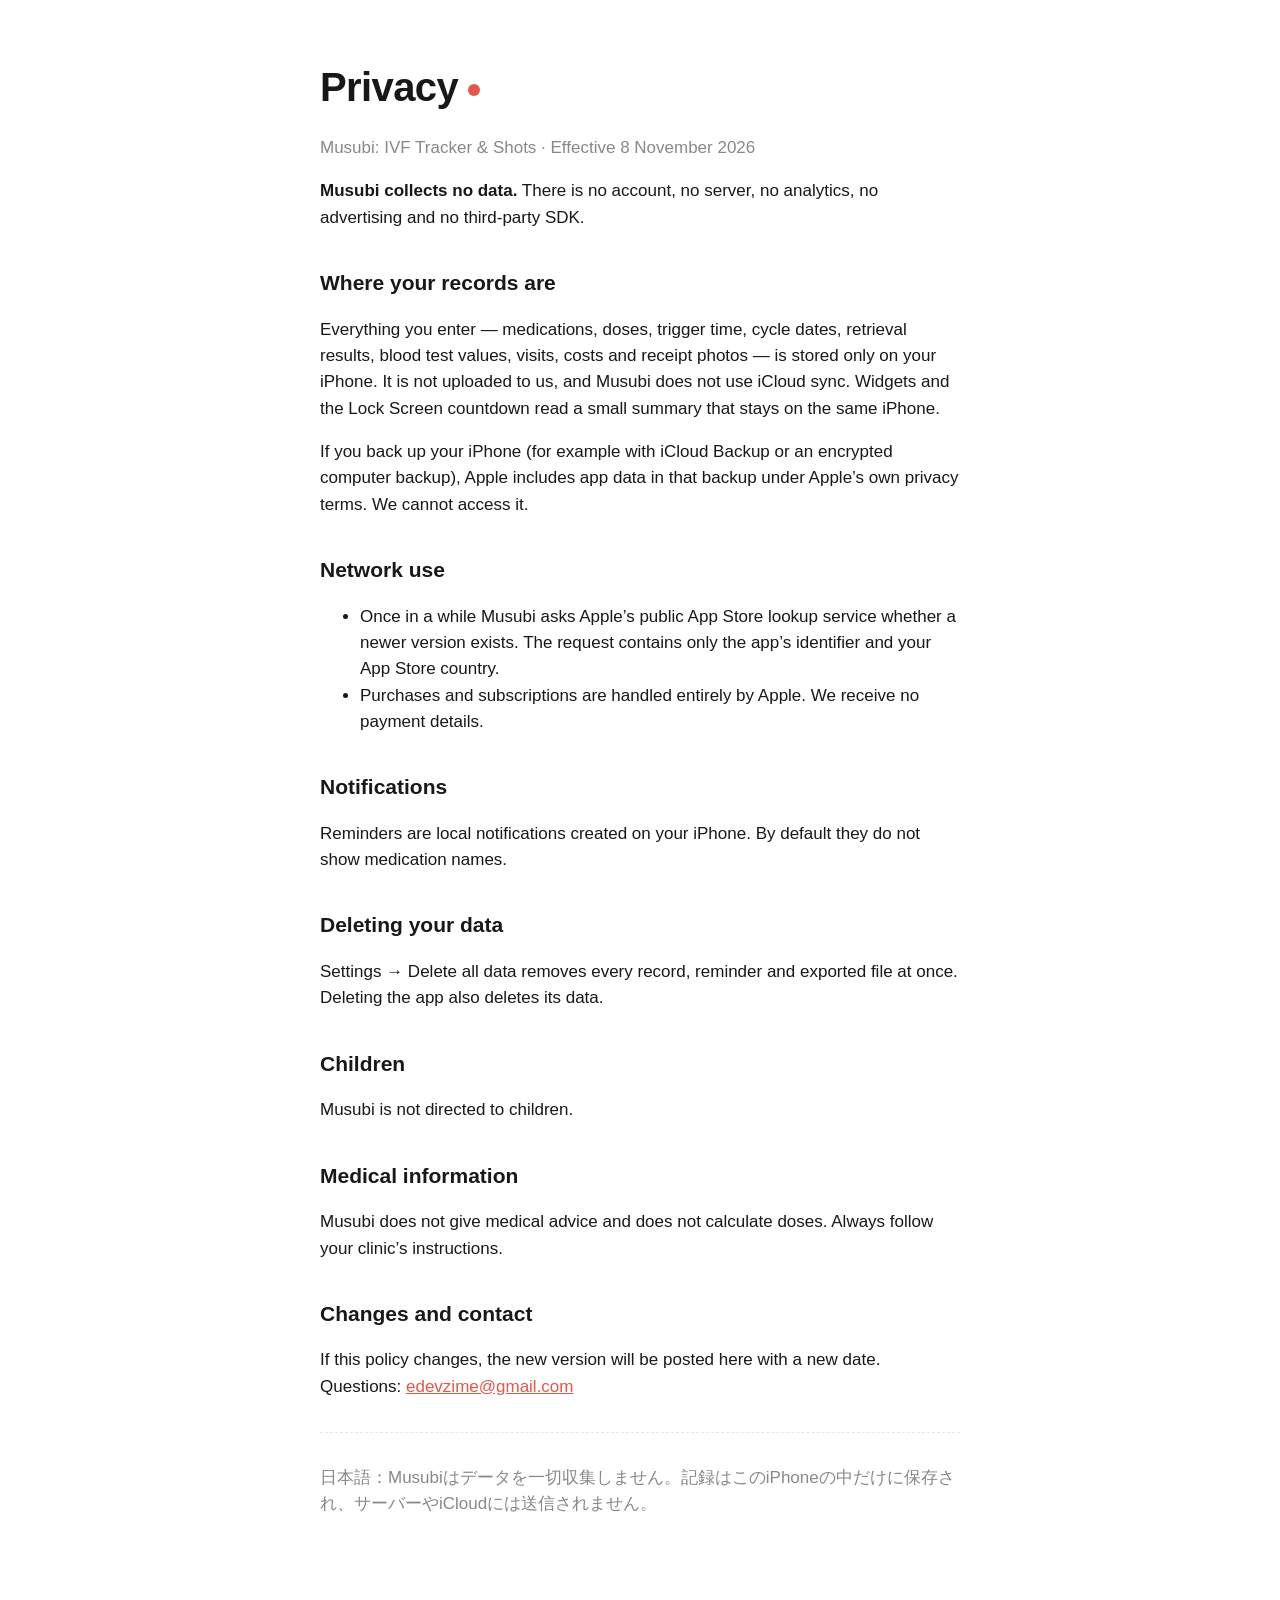
==== privacy/index.html @ 55b5d9bf "Musubi privacy policy and support pages" ====
<!doctype html><html lang="en"><head><meta charset="utf-8"><meta name="viewport" content="width=device-width,initial-scale=1">
<title>Musubi — Privacy Policy</title><link rel="stylesheet" href="../style.css"></head><body><main>
<h1>Privacy<i></i></h1><p class="muted">Musubi: IVF Tracker &amp; Shots · Effective 8 November 2026</p>
<p><strong>Musubi collects no data.</strong> There is no account, no server, no analytics, no advertising and no third-party SDK.</p>
<h2>Where your records are</h2>
<p>Everything you enter — medications, doses, trigger time, cycle dates, retrieval results, blood test values, visits, costs and receipt photos — is stored only on your iPhone. It is not uploaded to us, and Musubi does not use iCloud sync. Widgets and the Lock Screen countdown read a small summary that stays on the same iPhone.</p>
<p>If you back up your iPhone (for example with iCloud Backup or an encrypted computer backup), Apple includes app data in that backup under Apple’s own privacy terms. We cannot access it.</p>
<h2>Network use</h2>
<ul><li>Once in a while Musubi asks Apple’s public App Store lookup service whether a newer version exists. The request contains only the app’s identifier and your App Store country.</li>
<li>Purchases and subscriptions are handled entirely by Apple. We receive no payment details.</li></ul>
<h2>Notifications</h2><p>Reminders are local notifications created on your iPhone. By default they do not show medication names.</p>
<h2>Deleting your data</h2><p>Settings → Delete all data removes every record, reminder and exported file at once. Deleting the app also deletes its data.</p>
<h2>Children</h2><p>Musubi is not directed to children.</p>
<h2>Medical information</h2><p>Musubi does not give medical advice and does not calculate doses. Always follow your clinic’s instructions.</p>
<h2>Changes and contact</h2><p>If this policy changes, the new version will be posted here with a new date. Questions: <a href="mailto:edevzime@gmail.com">edevzime@gmail.com</a></p>
<hr><p class="muted">日本語：Musubiはデータを一切収集しません。記録はこのiPhoneの中だけに保存され、サーバーやiCloudには送信されません。</p>
</main></body></html>
---- style.css ----
:root{--bg:#fff;--ink:#181818;--muted:#888;--line:#e8e8e8;--coral:#e2574a}
@media (prefers-color-scheme:dark){:root{--bg:#111;--ink:#f2f2f2;--muted:#8e8e93;--line:#2e2e30;--coral:#f06a5c}}
*{box-sizing:border-box}body{margin:0;background:var(--bg);color:var(--ink);font:17px/1.55 -apple-system,BlinkMacSystemFont,"Hiragino Sans","Segoe UI",sans-serif}
main{max-width:680px;margin:0 auto;padding:56px 20px 80px}h1{font-size:40px;letter-spacing:-.6px;margin:0 0 6px}h1 i{display:inline-block;width:12px;height:12px;border-radius:50%;background:var(--coral);margin-left:10px;vertical-align:middle}
h2{font-size:21px;margin:36px 0 8px}p,li{color:var(--ink)}.muted{color:var(--muted)}hr{border:0;border-top:1px dashed var(--line);margin:32px 0}a{color:var(--coral)}
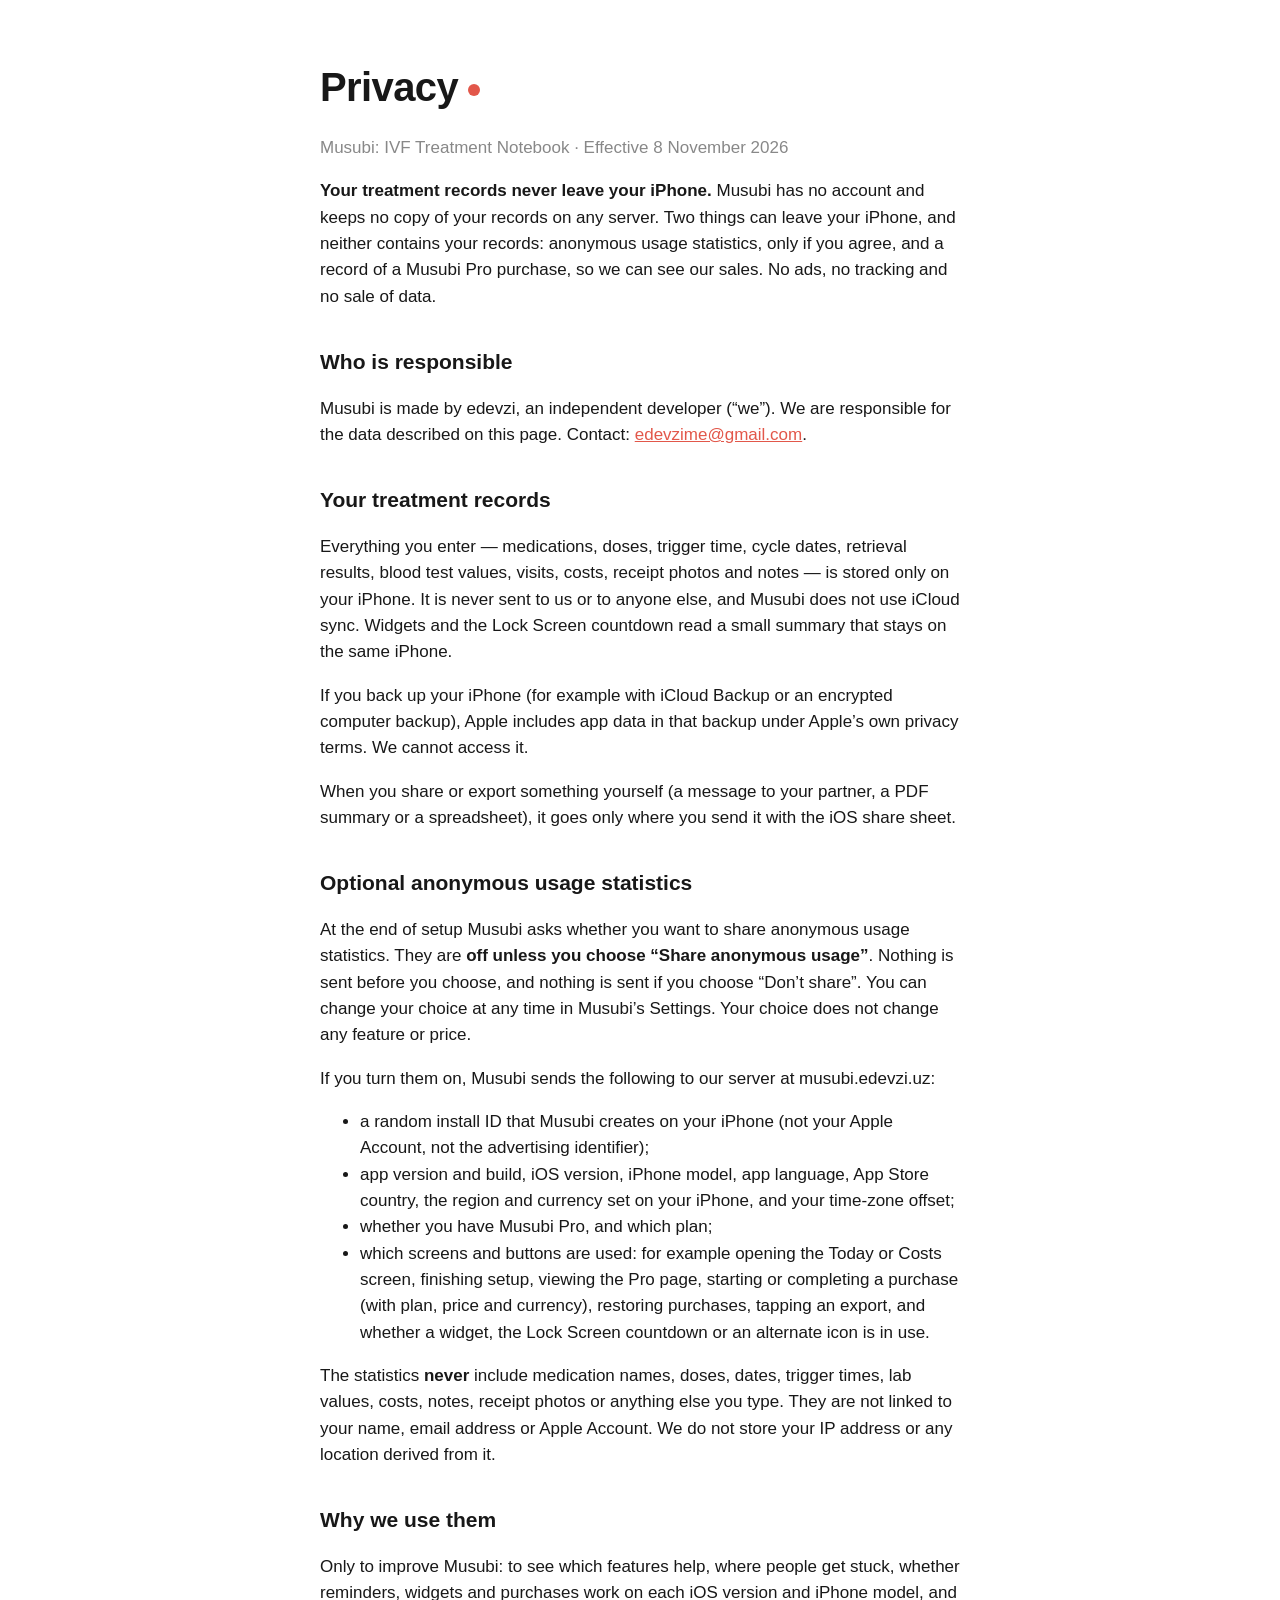
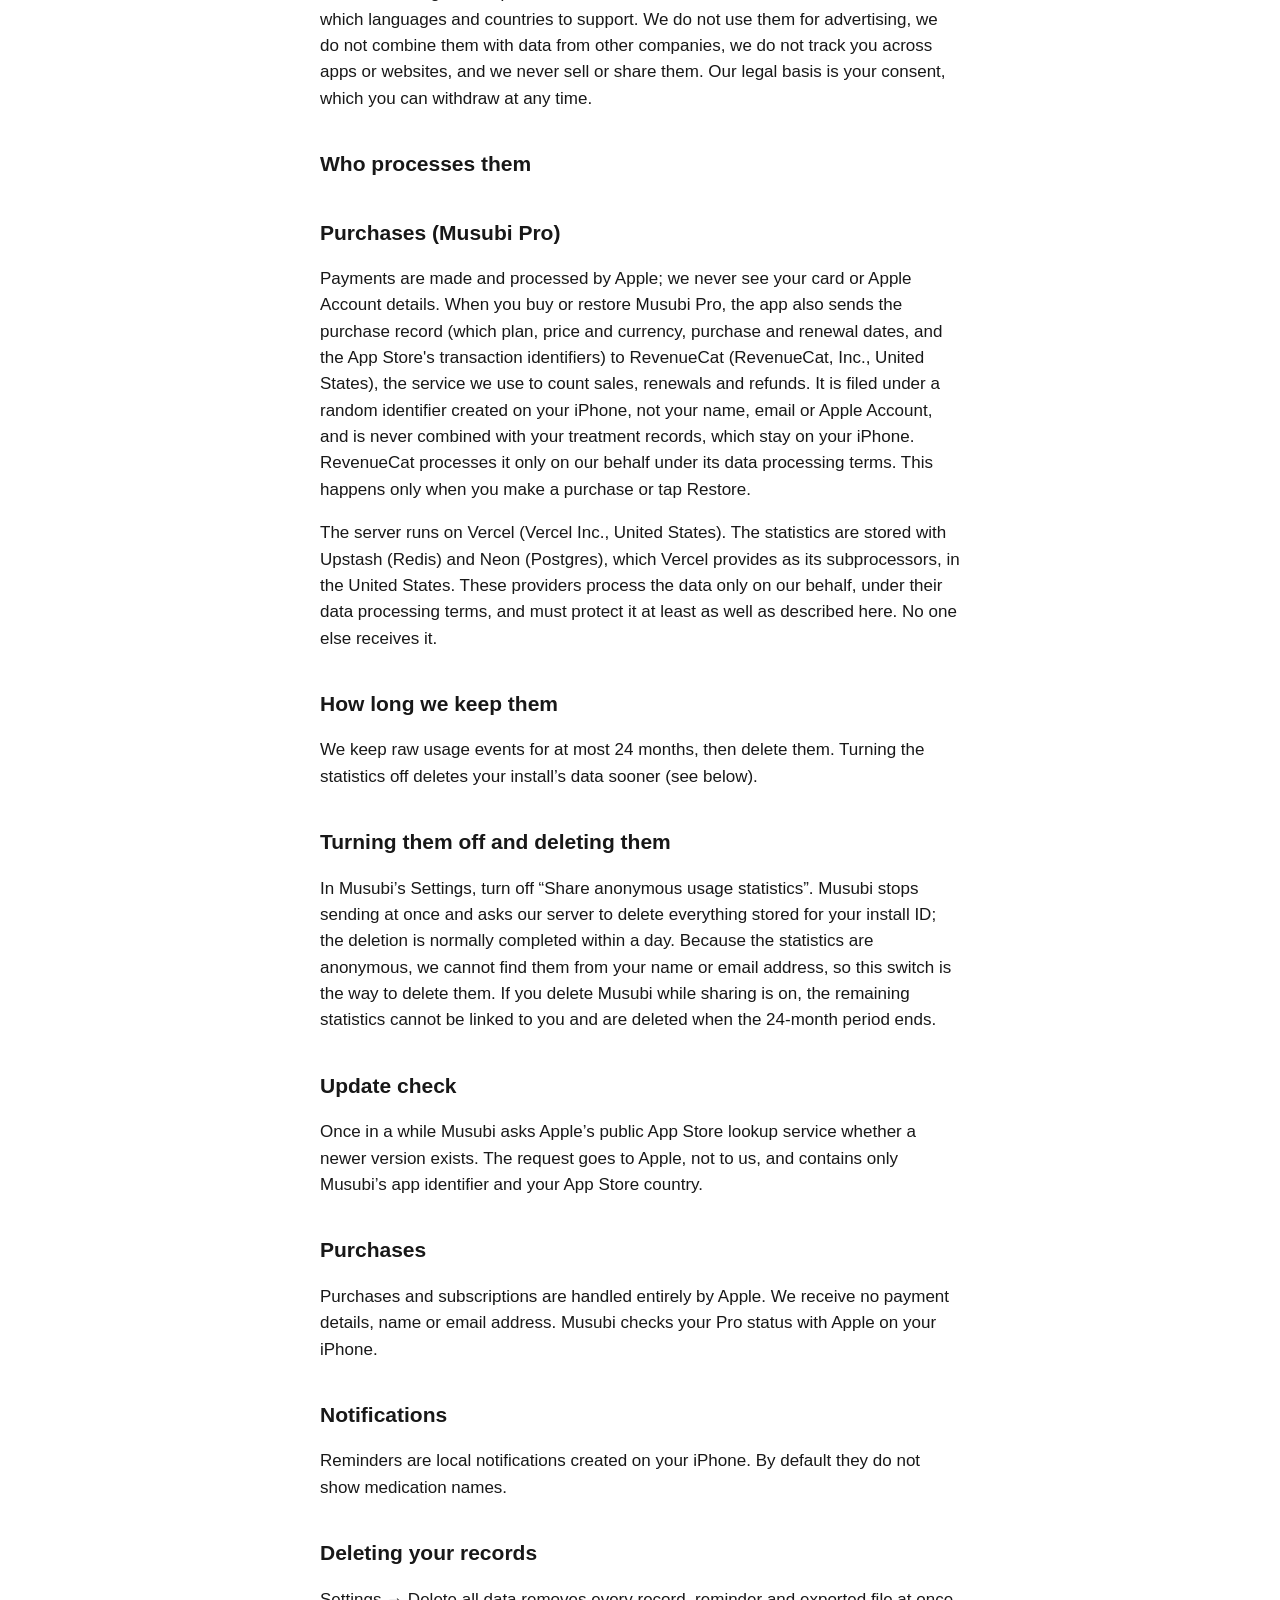
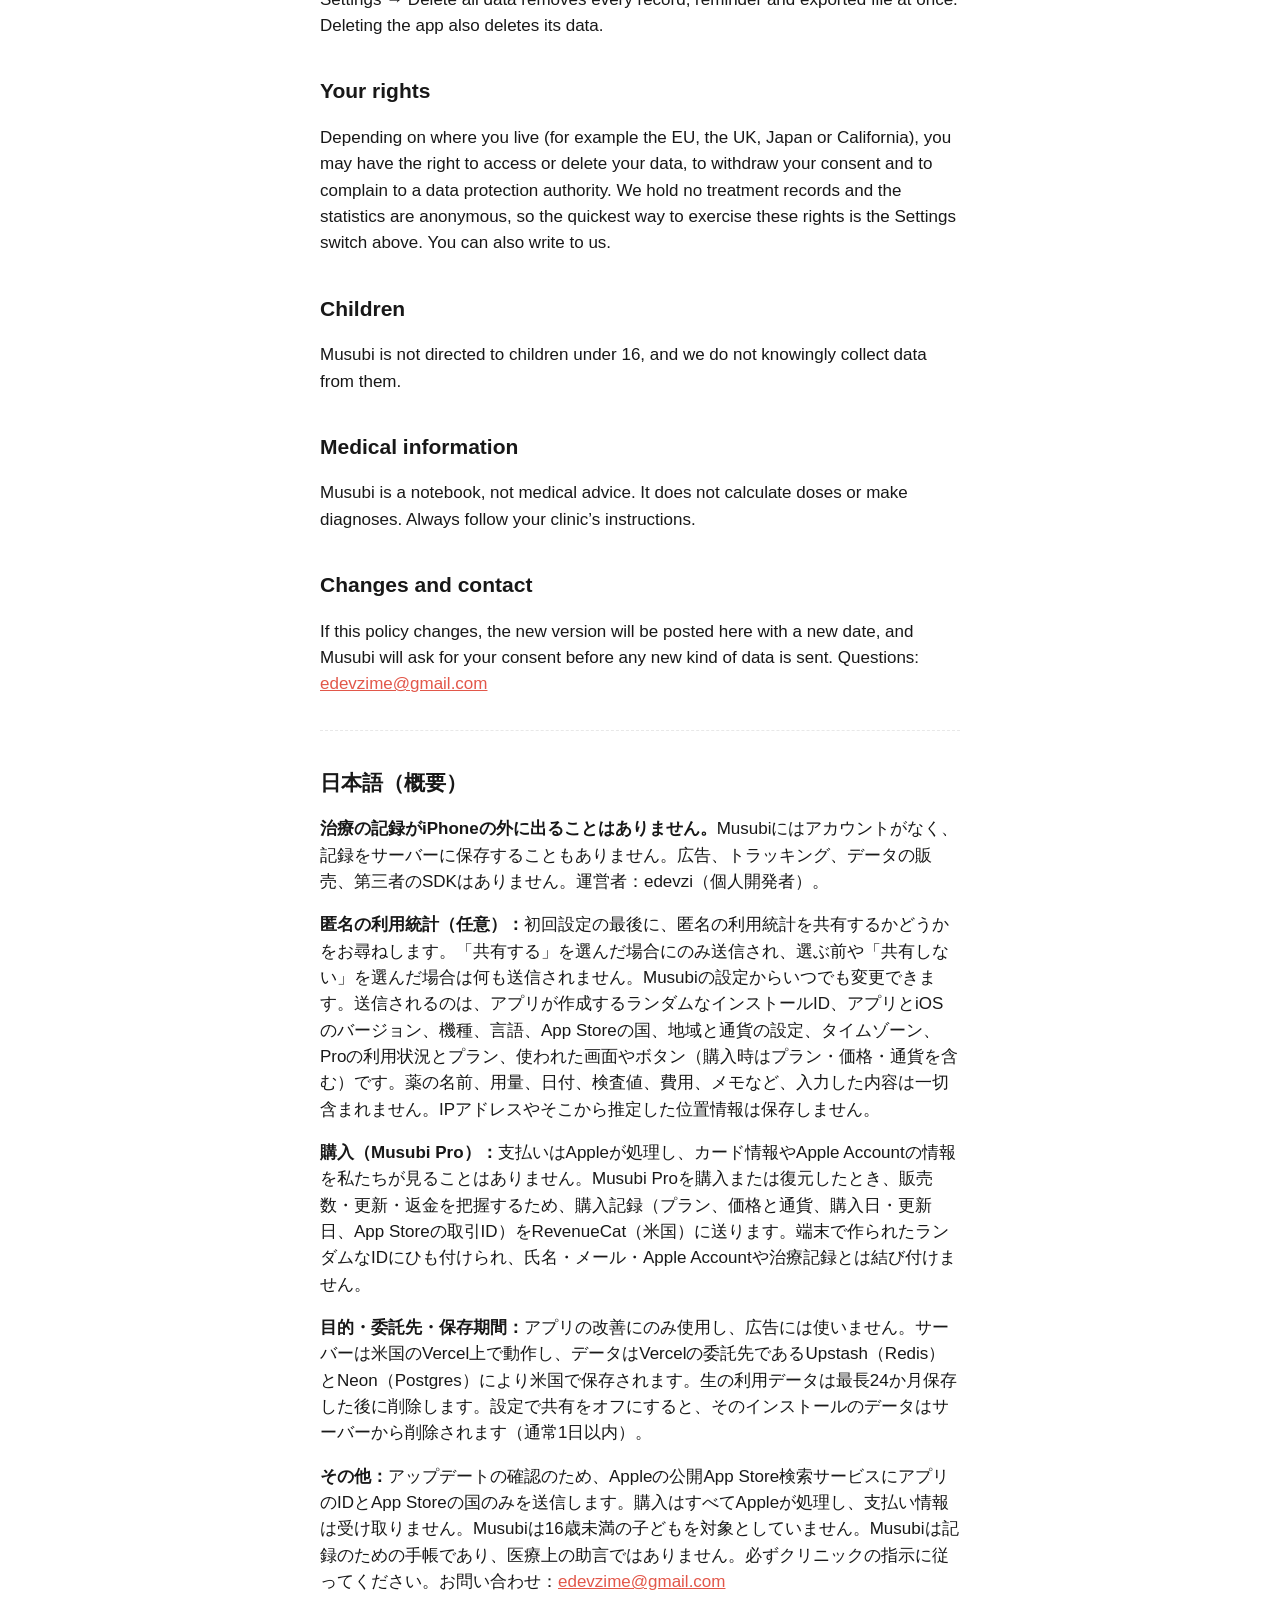
==== commit 0b67f31e: "Privacy policy: optional anonymous usage statistics, purchase records (RevenueCat); support page upd" ====
--- a/privacy/index.html
+++ b/privacy/index.html
@@ -1,17 +1,48 @@
 <!doctype html><html lang="en"><head><meta charset="utf-8"><meta name="viewport" content="width=device-width,initial-scale=1">
 <title>Musubi — Privacy Policy</title><link rel="stylesheet" href="../style.css"></head><body><main>
-<h1>Privacy<i></i></h1><p class="muted">Musubi: IVF Tracker &amp; Shots · Effective 8 November 2026</p>
-<p><strong>Musubi collects no data.</strong> There is no account, no server, no analytics, no advertising and no third-party SDK.</p>
-<h2>Where your records are</h2>
-<p>Everything you enter — medications, doses, trigger time, cycle dates, retrieval results, blood test values, visits, costs and receipt photos — is stored only on your iPhone. It is not uploaded to us, and Musubi does not use iCloud sync. Widgets and the Lock Screen countdown read a small summary that stays on the same iPhone.</p>
+<h1>Privacy<i></i></h1><p class="muted">Musubi: IVF Treatment Notebook · Effective 8 November 2026</p>
+<p><strong>Your treatment records never leave your iPhone.</strong> Musubi has no account and keeps no copy of your records on any server. Two things can leave your iPhone, and neither contains your records: anonymous usage statistics, only if you agree, and a record of a Musubi Pro purchase, so we can see our sales. No ads, no tracking and no sale of data.</p>
+<h2>Who is responsible</h2>
+<p>Musubi is made by edevzi, an independent developer (“we”). We are responsible for the data described on this page. Contact: <a href="mailto:edevzime@gmail.com">edevzime@gmail.com</a>.</p>
+<h2>Your treatment records</h2>
+<p>Everything you enter — medications, doses, trigger time, cycle dates, retrieval results, blood test values, visits, costs, receipt photos and notes — is stored only on your iPhone. It is never sent to us or to anyone else, and Musubi does not use iCloud sync. Widgets and the Lock Screen countdown read a small summary that stays on the same iPhone.</p>
 <p>If you back up your iPhone (for example with iCloud Backup or an encrypted computer backup), Apple includes app data in that backup under Apple’s own privacy terms. We cannot access it.</p>
-<h2>Network use</h2>
-<ul><li>Once in a while Musubi asks Apple’s public App Store lookup service whether a newer version exists. The request contains only the app’s identifier and your App Store country.</li>
-<li>Purchases and subscriptions are handled entirely by Apple. We receive no payment details.</li></ul>
+<p>When you share or export something yourself (a message to your partner, a PDF summary or a spreadsheet), it goes only where you send it with the iOS share sheet.</p>
+<h2>Optional anonymous usage statistics</h2>
+<p>At the end of setup Musubi asks whether you want to share anonymous usage statistics. They are <strong>off unless you choose “Share anonymous usage”</strong>. Nothing is sent before you choose, and nothing is sent if you choose “Don’t share”. You can change your choice at any time in Musubi’s Settings. Your choice does not change any feature or price.</p>
+<p>If you turn them on, Musubi sends the following to our server at musubi.edevzi.uz:</p>
+<ul><li>a random install ID that Musubi creates on your iPhone (not your Apple Account, not the advertising identifier);</li>
+<li>app version and build, iOS version, iPhone model, app language, App Store country, the region and currency set on your iPhone, and your time-zone offset;</li>
+<li>whether you have Musubi Pro, and which plan;</li>
+<li>which screens and buttons are used: for example opening the Today or Costs screen, finishing setup, viewing the Pro page, starting or completing a purchase (with plan, price and currency), restoring purchases, tapping an export, and whether a widget, the Lock Screen countdown or an alternate icon is in use.</li></ul>
+<p>The statistics <strong>never</strong> include medication names, doses, dates, trigger times, lab values, costs, notes, receipt photos or anything else you type. They are not linked to your name, email address or Apple Account. We do not store your IP address or any location derived from it.</p>
+<h2>Why we use them</h2>
+<p>Only to improve Musubi: to see which features help, where people get stuck, whether reminders, widgets and purchases work on each iOS version and iPhone model, and which languages and countries to support. We do not use them for advertising, we do not combine them with data from other companies, we do not track you across apps or websites, and we never sell or share them. Our legal basis is your consent, which you can withdraw at any time.</p>
+<h2>Who processes them</h2>
+<h2>Purchases (Musubi Pro)</h2>
+<p>Payments are made and processed by Apple; we never see your card or Apple Account details. When you buy or restore Musubi Pro, the app also sends the purchase record (which plan, price and currency, purchase and renewal dates, and the App Store's transaction identifiers) to RevenueCat (RevenueCat, Inc., United States), the service we use to count sales, renewals and refunds. It is filed under a random identifier created on your iPhone, not your name, email or Apple Account, and is never combined with your treatment records, which stay on your iPhone. RevenueCat processes it only on our behalf under its data processing terms. This happens only when you make a purchase or tap Restore.</p>
+<p>The server runs on Vercel (Vercel Inc., United States). The statistics are stored with Upstash (Redis) and Neon (Postgres), which Vercel provides as its subprocessors, in the United States. These providers process the data only on our behalf, under their data processing terms, and must protect it at least as well as described here. No one else receives it.</p>
+<h2>How long we keep them</h2>
+<p>We keep raw usage events for at most 24 months, then delete them. Turning the statistics off deletes your install’s data sooner (see below).</p>
+<h2>Turning them off and deleting them</h2>
+<p>In Musubi’s Settings, turn off “Share anonymous usage statistics”. Musubi stops sending at once and asks our server to delete everything stored for your install ID; the deletion is normally completed within a day. Because the statistics are anonymous, we cannot find them from your name or email address, so this switch is the way to delete them. If you delete Musubi while sharing is on, the remaining statistics cannot be linked to you and are deleted when the 24-month period ends.</p>
+<h2>Update check</h2>
+<p>Once in a while Musubi asks Apple’s public App Store lookup service whether a newer version exists. The request goes to Apple, not to us, and contains only Musubi’s app identifier and your App Store country.</p>
+<h2>Purchases</h2>
+<p>Purchases and subscriptions are handled entirely by Apple. We receive no payment details, name or email address. Musubi checks your Pro status with Apple on your iPhone.</p>
 <h2>Notifications</h2><p>Reminders are local notifications created on your iPhone. By default they do not show medication names.</p>
-<h2>Deleting your data</h2><p>Settings → Delete all data removes every record, reminder and exported file at once. Deleting the app also deletes its data.</p>
-<h2>Children</h2><p>Musubi is not directed to children.</p>
-<h2>Medical information</h2><p>Musubi does not give medical advice and does not calculate doses. Always follow your clinic’s instructions.</p>
-<h2>Changes and contact</h2><p>If this policy changes, the new version will be posted here with a new date. Questions: <a href="mailto:edevzime@gmail.com">edevzime@gmail.com</a></p>
-<hr><p class="muted">日本語：Musubiはデータを一切収集しません。記録はこのiPhoneの中だけに保存され、サーバーやiCloudには送信されません。</p>
+<h2>Deleting your records</h2><p>Settings → Delete all data removes every record, reminder and exported file at once. Deleting the app also deletes its data.</p>
+<h2>Your rights</h2><p>Depending on where you live (for example the EU, the UK, Japan or California), you may have the right to access or delete your data, to withdraw your consent and to complain to a data protection authority. We hold no treatment records and the statistics are anonymous, so the quickest way to exercise these rights is the Settings switch above. You can also write to us.</p>
+<h2>Children</h2><p>Musubi is not directed to children under 16, and we do not knowingly collect data from them.</p>
+<h2>Medical information</h2><p>Musubi is a notebook, not medical advice. It does not calculate doses or make diagnoses. Always follow your clinic’s instructions.</p>
+<h2>Changes and contact</h2><p>If this policy changes, the new version will be posted here with a new date, and Musubi will ask for your consent before any new kind of data is sent. Questions: <a href="mailto:edevzime@gmail.com">edevzime@gmail.com</a></p>
+<hr>
+<section lang="ja">
+<h2>日本語（概要）</h2>
+<p><strong>治療の記録がiPhoneの外に出ることはありません。</strong>Musubiにはアカウントがなく、記録をサーバーに保存することもありません。広告、トラッキング、データの販売、第三者のSDKはありません。運営者：edevzi（個人開発者）。</p>
+<p><strong>匿名の利用統計（任意）：</strong>初回設定の最後に、匿名の利用統計を共有するかどうかをお尋ねします。「共有する」を選んだ場合にのみ送信され、選ぶ前や「共有しない」を選んだ場合は何も送信されません。Musubiの設定からいつでも変更できます。送信されるのは、アプリが作成するランダムなインストールID、アプリとiOSのバージョン、機種、言語、App Storeの国、地域と通貨の設定、タイムゾーン、Proの利用状況とプラン、使われた画面やボタン（購入時はプラン・価格・通貨を含む）です。薬の名前、用量、日付、検査値、費用、メモなど、入力した内容は一切含まれません。IPアドレスやそこから推定した位置情報は保存しません。</p>
+<p><strong>購入（Musubi Pro）：</strong>支払いはAppleが処理し、カード情報やApple Accountの情報を私たちが見ることはありません。Musubi Proを購入または復元したとき、販売数・更新・返金を把握するため、購入記録（プラン、価格と通貨、購入日・更新日、App Storeの取引ID）をRevenueCat（米国）に送ります。端末で作られたランダムなIDにひも付けられ、氏名・メール・Apple Accountや治療記録とは結び付けません。</p>
+<p><strong>目的・委託先・保存期間：</strong>アプリの改善にのみ使用し、広告には使いません。サーバーは米国のVercel上で動作し、データはVercelの委託先であるUpstash（Redis）とNeon（Postgres）により米国で保存されます。生の利用データは最長24か月保存した後に削除します。設定で共有をオフにすると、そのインストールのデータはサーバーから削除されます（通常1日以内）。</p>
+<p><strong>その他：</strong>アップデートの確認のため、Appleの公開App Store検索サービスにアプリのIDとApp Storeの国のみを送信します。購入はすべてAppleが処理し、支払い情報は受け取りません。Musubiは16歳未満の子どもを対象としていません。Musubiは記録のための手帳であり、医療上の助言ではありません。必ずクリニックの指示に従ってください。お問い合わせ：<a href="mailto:edevzime@gmail.com">edevzime@gmail.com</a></p>
+</section>
 </main></body></html>
